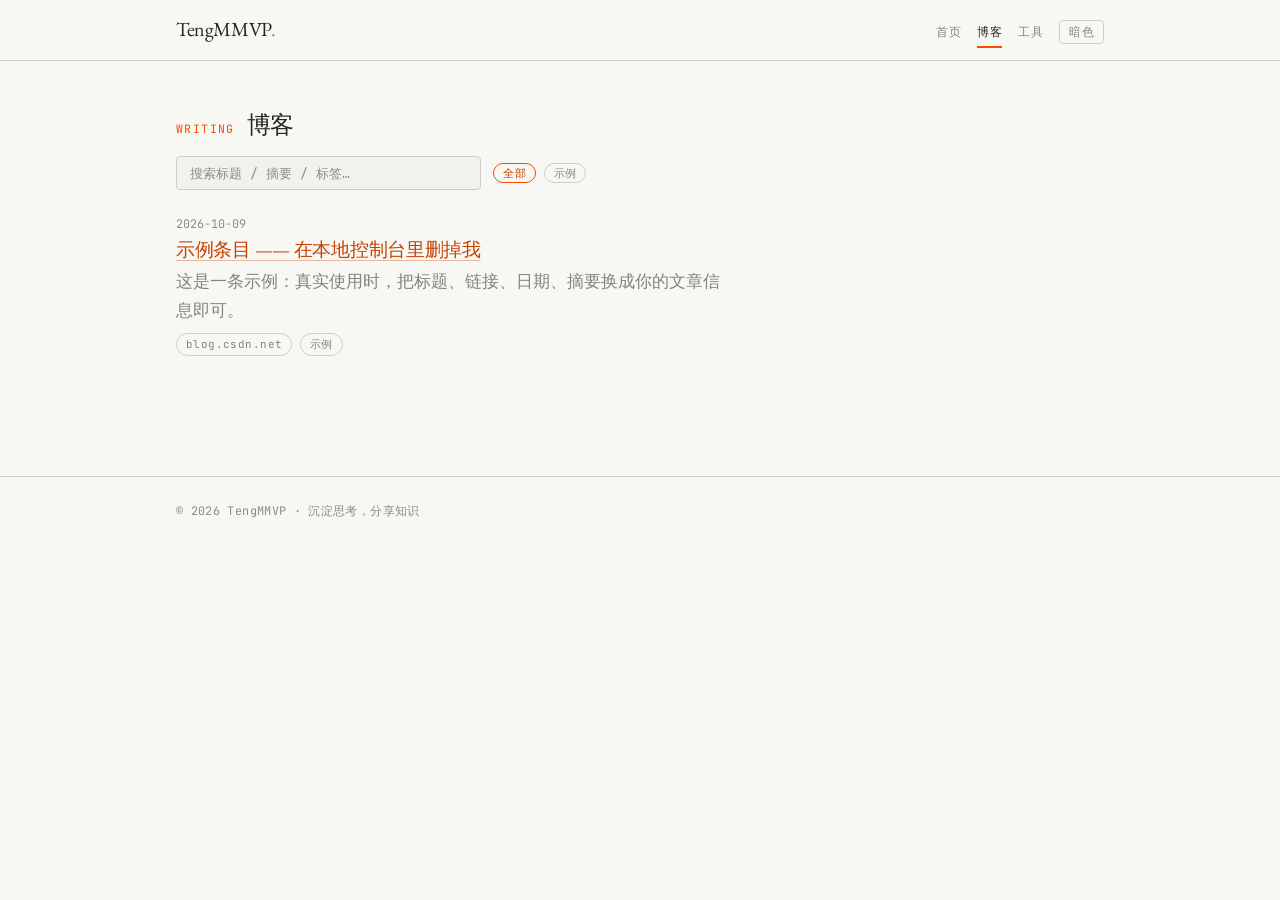
==== blog/index.html @ 25046a96 "重建站点：配置驱动架构 - 以静态骨架模板替代旧页面（删除 post/edit/search 与 posts/），   内容由 JSON 注册表驱动（config/site|blog|tools.js" ====
<!DOCTYPE html>
<html lang="zh-CN">
<head>
  <meta charset="UTF-8">
  <meta name="viewport" content="width=device-width, initial-scale=1.0">
  <title>博客 · TengMMVP</title>
  <meta name="description" content="TengMMVP 的文章索引：散落各处的思考都指向这里。">
  <meta http-equiv="Content-Security-Policy" content="default-src 'self'; script-src 'self'; style-src 'self' 'unsafe-inline'; img-src 'self' data:; font-src 'self'; connect-src 'self'; object-src 'none'; base-uri 'self'">
  <link rel="icon" href="/favicon.svg" type="image/svg+xml">
  <link rel="icon" href="/favicon.ico" sizes="any">
  <link rel="icon" href="/favicon-32x32.png" type="image/png" sizes="32x32">
  <link rel="icon" href="/favicon-16x16.png" type="image/png" sizes="16x16">
  <link rel="apple-touch-icon" href="/apple-touch-icon.png">
  <link rel="manifest" href="/site.webmanifest">
  <link rel="preload" href="/assets/fonts/eb-garamond-400.woff2" as="font" type="font/woff2" crossorigin>
  <link rel="preload" href="/assets/fonts/jetbrains-mono-400.woff2" as="font" type="font/woff2" crossorigin>
  <link rel="stylesheet" href="/shared/theme.css">
  <style>
    .page-intro { padding: var(--s12) 0 var(--s6); }
    .list-toolbar { display: grid; gap: var(--s3); margin-bottom: var(--s6); }
    @media (min-width: 641px) { .list-toolbar { grid-template-columns: minmax(240px, 1fr) 2fr; align-items: center; } }
    .entry-list { display: grid; gap: var(--s6); padding-bottom: var(--s8); }
    .entry-date { font-family: var(--font-mono); font-size: .74rem; color: var(--color-text-faint); margin-bottom: var(--s1); }
    .entry-title { margin-bottom: var(--s1); }
    .entry-summary { color: var(--color-text-muted); margin-bottom: var(--s2); }
  </style>
</head>
<body>
  <noscript><p class="noscript-note">已展示静态内容，筛选与搜索需要 JavaScript。</p></noscript>

<!--gen:chrome:header:start-->
  <header class="site-header">
    <div class="container">
      <a href="/" class="site-logo">TengMMVP<span class="dot">.</span></a>
      <nav class="site-nav" aria-label="主导航">
        <a href="/">首页</a>
        <a href="/blog/" aria-current="page">博客</a>
        <a href="/tools/">工具</a>
        <button class="theme-toggle" id="themeToggle" type="button">主题</button>
      </nav>
    </div>
  </header>
<!--gen:chrome:header:end-->

  <main>
    <section class="page-intro">
      <div class="container">
        <div class="section-head">
          <span class="section-kicker">Writing</span>
          <h1 class="section-title">博客</h1>
        </div>
        <div class="list-toolbar">
          <input class="input" id="blogSearch" type="search" placeholder="搜索标题 / 摘要 / 标签…" aria-label="搜索文章">
          <div class="chips" id="blogTags" role="group" aria-label="按标签筛选"></div>
        </div>
        <p class="visually-hidden" id="listStatus" role="status" aria-live="polite"></p>
        <div class="entry-list" data-region="blog-list">
<!--gen:blog-list:start-->
          <article class="entry">
            <p class="entry-date">2026 年 10 月 9 日</p>
            <h3 class="entry-title"><a href="https://blog.csdn.net/TengMMVP" target="_blank" rel="noopener noreferrer">示例条目 —— 在本地控制台里删掉我</a></h3>
            <p class="entry-summary">这是一条示例：真实使用时，把标题、链接、日期、摘要换成你的文章信息即可。</p>
            <p class="entry-meta chips">
            <span class="chip">blog.csdn.net</span>
            <span class="chip">示例</span>
            </p>
          </article>
<!--gen:blog-list:end-->
        </div>
      </div>
    </section>
  </main>

<!--gen:chrome:footer:start-->
  <footer class="site-footer">
    <div class="container">
      <p>© 2026 TengMMVP · 沉淀思考，分享知识</p>
    </div>
  </footer>
<!--gen:chrome:footer:end-->

  <script type="module" src="/shared/page-blog.js"></script>
</body>
</html>
---- shared/theme.css ----
/* theme.css — 全站设计令牌与基础组件 */

@font-face {
  font-family: "EB Garamond";
  src: url("/assets/fonts/eb-garamond-400.woff2") format("woff2");
  font-weight: 400;
  font-style: normal;
  font-display: swap;
}

@font-face {
  font-family: "JetBrains Mono";
  src: url("/assets/fonts/jetbrains-mono-400.woff2") format("woff2");
  font-weight: 400;
  font-style: normal;
  font-display: swap;
}

:root {
  color-scheme: light dark;

  /* 颜色 */
  --parchment: #f7f7f4;   /* 画布 */
  --bone: #f2f1ed;        /* 卡片 */
  --linen: #e6e5e0;       /* 次级面 */
  --stone: #cdcdc9;       /* 边框 */
  --mist: #a1a19f;        /* 三级文字 */
  --driftwood: #84847e;   /* 二级文字 */
  --ash: #7a7974;         /* 弱标签 */
  --ink: #26251e;         /* 正文 */
  --ember: #f54e00;       /* 强调 */
  --ember-deep: #c84100;  /* 强调·深 */
  --amber: #c08532;       /* 点缀 */
  --night: #1c1a16;
  --night-surface: #26231d;
  --night-border: #3a352c;
  --night-text: #e8e5dd;
  --night-muted: #a6a094;
  --ember-night: #ff7a45;
  --amber-night: #d9a441;

  /* 字体 */
  --font-serif: "EB Garamond", Georgia, "Times New Roman",
    "PingFang SC", "Hiragino Sans GB", "Microsoft YaHei",
    "Noto Sans CJK SC", serif;
  --font-mono: "JetBrains Mono", ui-monospace, SFMono-Regular, "SF Mono",
    Menlo, Consolas, "Liberation Mono",
    "PingFang SC", "Microsoft YaHei", monospace;

  /* 间距 */
  --s1: .25rem; --s2: .5rem;  --s3: .75rem; --s4: 1rem;
  --s6: 1.5rem; --s8: 2rem;   --s12: 3rem;  --s16: 4rem;
  --radius: 4px;
  --hairline: 1px;
  --shadow-soft: 0 1px 2px rgba(38, 37, 30, .05), 0 8px 24px rgba(38, 37, 30, .06);

  /* 语义色 */
  --color-bg:          light-dark(var(--parchment), var(--night));
  --color-surface:     light-dark(var(--bone), var(--night-surface));
  --color-surface-alt: light-dark(var(--linen), #2c2822);
  --color-text:        light-dark(var(--ink), var(--night-text));
  --color-text-muted:  light-dark(var(--driftwood), var(--night-muted));
  --color-text-faint:  light-dark(#8f8c85, #7d7768);
  --color-border:      light-dark(var(--stone), var(--night-border));
  --color-accent:      light-dark(var(--ember), var(--ember-night));
  --color-accent-ink:  light-dark(var(--ember-deep), var(--ember-night));
  --color-gold:        light-dark(var(--amber), var(--amber-night));
  --shadow: var(--shadow-soft);
}

/* 基础 */

* { margin: 0; padding: 0; box-sizing: border-box; }

html { scroll-behavior: smooth; }

body {
  font-family: var(--font-serif);
  font-size: 17px;
  line-height: 1.7;
  text-autospace: normal;
  color: var(--color-text);
  background: var(--color-bg);
  transition: background-color .25s ease, color .25s ease;
}

h1, h2, h3, h4 {
  font-weight: 400;
  line-height: 1.3;
  letter-spacing: -.015em;
}
h1 { font-size: 2.4rem; letter-spacing: -.025em; }
h2 { font-size: 1.6rem; letter-spacing: -.02em; }
h3 { font-size: 1.2rem; }

p { max-width: 68ch; }

a {
  color: var(--color-accent-ink);
  text-decoration: underline;
  text-decoration-thickness: 1px;
  text-underline-offset: .2em;
  text-decoration-color: color-mix(in srgb, currentColor 35%, transparent);
  transition: text-decoration-color .15s ease, color .15s ease;
}
a:hover { text-decoration-color: currentColor; }

img { max-width: 100%; height: auto; }

::selection { background: color-mix(in srgb, var(--ember) 22%, transparent); }

:focus-visible {
  outline: 2px solid var(--color-accent);
  outline-offset: 2px;
  border-radius: var(--radius);
}

/* 布局 */

.container { max-width: 960px; margin: 0 auto; padding: 0 var(--s4); }

.site-header {
  position: sticky; top: 0; z-index: 50;
  background: color-mix(in srgb, var(--color-bg) 88%, transparent);
  backdrop-filter: blur(8px);
  border-bottom: var(--hairline) solid var(--color-border);
}
.site-header .container {
  display: flex; align-items: baseline; justify-content: space-between;
  gap: var(--s4); padding-top: var(--s3); padding-bottom: var(--s3);
}
.site-logo {
  font-size: 1.25rem; font-weight: 400; letter-spacing: -.02em;
  text-decoration: none; color: var(--color-text);
}
.site-logo .dot { color: var(--color-accent); }
.site-nav { display: flex; gap: var(--s4); align-items: baseline; }
.site-nav a {
  font-family: var(--font-mono); font-size: .78rem;
  letter-spacing: .04em;
  color: var(--color-text-muted); text-decoration: none;
  padding: var(--s1) 0;
  border-bottom: 2px solid transparent;
  transition: color .15s ease, border-color .15s ease;
}
.site-nav a:hover,
.site-nav a[aria-current="page"] {
  color: var(--color-text);
  border-bottom-color: var(--color-accent);
}

.theme-toggle {
  font-family: var(--font-mono); font-size: .72rem; letter-spacing: .06em;
  color: var(--color-text-muted);
  background: none; border: var(--hairline) solid var(--color-border);
  border-radius: var(--radius);
  padding: .2rem .55rem; cursor: pointer;
  transition: color .15s ease, border-color .15s ease;
}
.theme-toggle:hover { color: var(--color-text); border-color: var(--color-text-muted); }

.site-footer {
  border-top: var(--hairline) solid var(--color-border);
  padding: var(--s6) 0 var(--s8);
  margin-top: var(--s16);
}
.site-footer p {
  font-family: var(--font-mono); font-size: .74rem;
  color: var(--color-text-faint); letter-spacing: .03em;
  max-width: none;
}

.section-head { display: flex; align-items: baseline; gap: var(--s3); margin-bottom: var(--s4); }
.section-kicker {
  font-family: var(--font-mono); font-size: .72rem; letter-spacing: .12em;
  text-transform: uppercase; color: var(--color-accent);
}
.section-title { font-size: 1.5rem; }

/* 组件 */

.card {
  background: var(--color-surface);
  border: var(--hairline) solid var(--color-border);
  border-radius: var(--radius);
  box-shadow: var(--shadow);
  transition: transform .18s ease, border-color .18s ease, box-shadow .18s ease;
}
.card:hover {
  transform: translateY(-2px);
  border-color: color-mix(in srgb, var(--color-accent) 45%, var(--color-border));
}

.chip {
  display: inline-block;
  font-family: var(--font-mono); font-size: .68rem; letter-spacing: .04em;
  color: var(--color-text-muted);
  border: var(--hairline) solid var(--color-border);
  border-radius: 999px;
  padding: .1rem .55rem;
  white-space: nowrap;
}
.chips { display: flex; flex-wrap: wrap; gap: var(--s2); align-items: center; }
.chip--filter {
  cursor: pointer; background: none;
  transition: color .15s ease, border-color .15s ease;
}
.chip--filter:hover { color: var(--color-text); }
.chip--filter[aria-pressed="true"] {
  color: var(--color-accent-ink);
  border-color: var(--color-accent);
}

.btn {
  display: inline-block;
  font-family: var(--font-mono); font-size: .78rem; letter-spacing: .04em;
  color: var(--color-text); text-decoration: none;
  border: var(--hairline) solid var(--color-border);
  border-radius: var(--radius);
  padding: .45rem 1rem;
  background: var(--color-surface);
  transition: border-color .15s ease, color .15s ease;
}
.btn:hover { border-color: var(--color-accent); color: var(--color-accent-ink); }

.input {
  font-family: var(--font-mono); font-size: .82rem;
  color: var(--color-text);
  background: var(--color-surface);
  border: var(--hairline) solid var(--color-border);
  border-radius: var(--radius);
  padding: .45rem .8rem;
  width: 100%;
}
.input::placeholder { color: var(--color-text-faint); }
.input:focus { outline: 2px solid var(--color-accent); outline-offset: -1px; }

/* 状态 */

.noscript-note {
  border-bottom: var(--hairline) solid var(--color-border);
  background: var(--color-surface-alt);
  font-family: var(--font-mono); font-size: .74rem;
  color: var(--color-text-muted);
  text-align: center; padding: var(--s2) var(--s4);
}

.error-banner {
  font-family: var(--font-mono); font-size: .78rem;
  border: var(--hairline) solid color-mix(in srgb, var(--ember) 55%, var(--color-border));
  background: color-mix(in srgb, var(--ember) 7%, var(--color-surface));
  color: var(--color-text);
  border-radius: var(--radius);
  padding: var(--s3) var(--s4);
}
.error-banner code { color: var(--color-accent-ink); }

.empty-note {
  font-family: var(--font-mono); font-size: .8rem;
  color: var(--color-text-faint);
  border: 1px dashed var(--color-border);
  border-radius: var(--radius);
  padding: var(--s8) var(--s4); text-align: center;
}

.visually-hidden {
  position: absolute; width: 1px; height: 1px;
  margin: -1px; padding: 0; overflow: hidden;
  clip: rect(0 0 0 0); white-space: nowrap; border: 0;
}

/* 动效 */

@media (prefers-reduced-motion: reduce) {
  *, *::before, *::after {
    animation-duration: .01ms !important;
    transition-duration: .01ms !important;
    scroll-behavior: auto !important;
  }
}

/* 响应式 */

@media (max-width: 640px) {
  body { font-size: 16px; }
  h1 { font-size: 1.9rem; }
  .site-header .container { flex-direction: column; align-items: flex-start; gap: var(--s2); }
  .site-nav { flex-wrap: wrap; gap: var(--s4); }
}
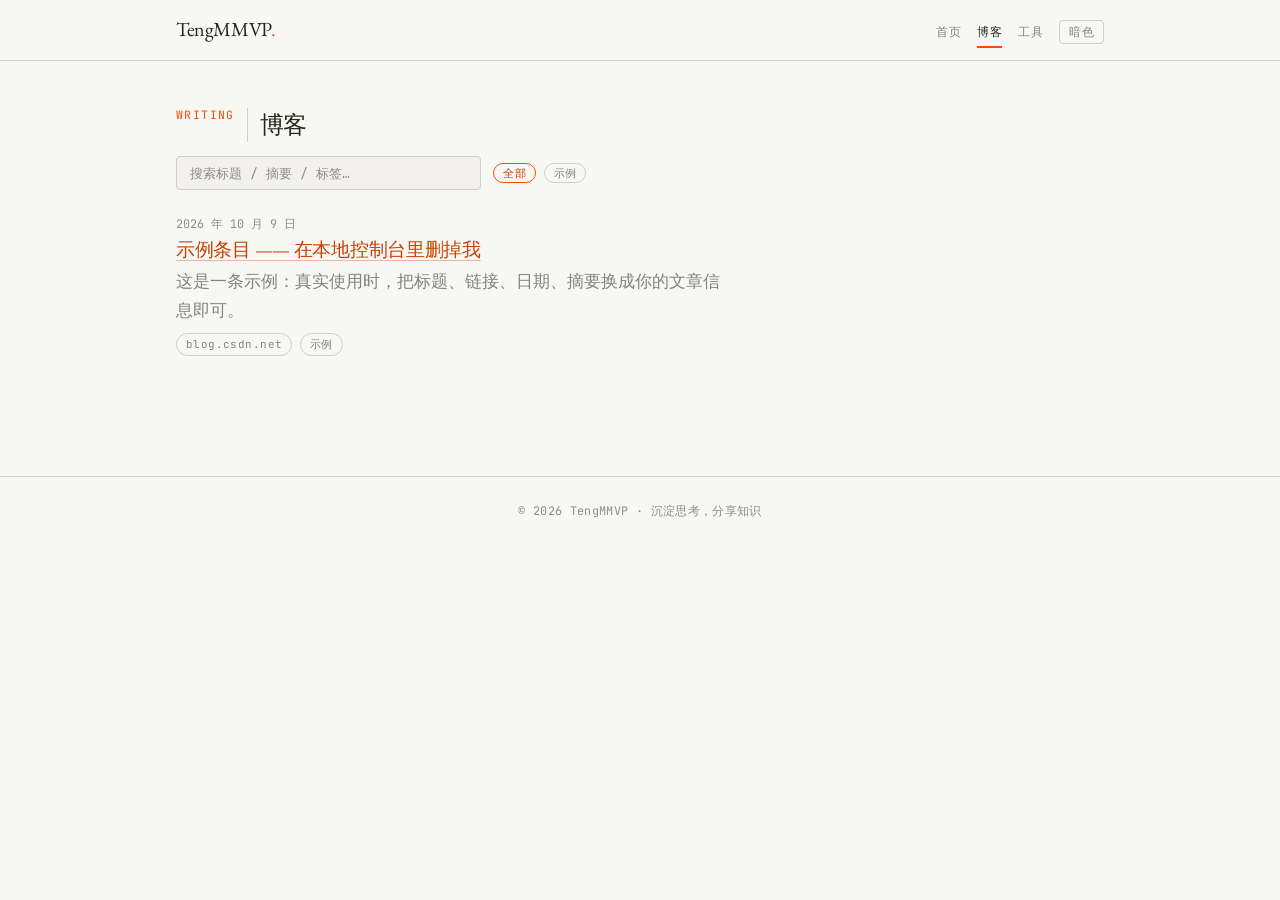
==== commit 2fa48463: "全量修复审查缺陷并强化控制台与运行时 - 控制台：博客表单补 ID 字段；保存前校验、原子写盘与失败回滚；备份每目标保留 20 份并支持一键恢复；写接口校验来源防跨站伪造；抓取标题拒绝内网地址并按声明" ====
--- a/blog/index.html
+++ b/blog/index.html
@@ -3,17 +3,23 @@
 <head>
   <meta charset="UTF-8">
   <meta name="viewport" content="width=device-width, initial-scale=1.0">
+<!--gen:head-title:start-->
   <title>博客 · TengMMVP</title>
-  <meta name="description" content="TengMMVP 的文章索引：散落各处的思考都指向这里。">
-  <meta http-equiv="Content-Security-Policy" content="default-src 'self'; script-src 'self'; style-src 'self' 'unsafe-inline'; img-src 'self' data:; font-src 'self'; connect-src 'self'; object-src 'none'; base-uri 'self'">
-  <link rel="icon" href="/favicon.svg" type="image/svg+xml">
+  <meta name="description" content="TengMMVP 的文章索引：沉淀思考，分享知识。">
+<!--gen:head-title:end-->
+<!--gen:csp:start-->
+  <meta http-equiv="Content-Security-Policy" content="default-src 'self'; script-src 'self'; style-src 'self' 'unsafe-inline'; img-src 'self' data:; font-src 'self'; connect-src 'self'; object-src 'none'; base-uri 'self'; form-action 'self'">
+<!--gen:csp:end-->
+  <script src="/shared/theme-boot.js"></script>
+  <link rel="icon" href="/assets/icons/favicon.svg" type="image/svg+xml">
   <link rel="icon" href="/favicon.ico" sizes="any">
-  <link rel="icon" href="/favicon-32x32.png" type="image/png" sizes="32x32">
-  <link rel="icon" href="/favicon-16x16.png" type="image/png" sizes="16x16">
-  <link rel="apple-touch-icon" href="/apple-touch-icon.png">
-  <link rel="manifest" href="/site.webmanifest">
+  <link rel="icon" href="/assets/icons/favicon-32x32.png" type="image/png" sizes="32x32">
+  <link rel="icon" href="/assets/icons/favicon-16x16.png" type="image/png" sizes="16x16">
+  <link rel="apple-touch-icon" href="/assets/icons/apple-touch-icon.png">
+  <link rel="manifest" href="/assets/icons/site.webmanifest">
   <link rel="preload" href="/assets/fonts/eb-garamond-400.woff2" as="font" type="font/woff2" crossorigin>
   <link rel="preload" href="/assets/fonts/jetbrains-mono-400.woff2" as="font" type="font/woff2" crossorigin>
+  <link rel="modulepreload" href="/shared/tmm.js">
   <link rel="stylesheet" href="/shared/theme.css">
   <style>
     .page-intro { padding: var(--s12) 0 var(--s6); }
--- a/shared/theme.css
+++ b/shared/theme.css
@@ -49,7 +49,7 @@
 
   /* 间距 */
   --s1: .25rem; --s2: .5rem;  --s3: .75rem; --s4: 1rem;
-  --s6: 1.5rem; --s8: 2rem;   --s12: 3rem;  --s16: 4rem;
+  --s5: 1.25rem; --s6: 1.5rem; --s8: 2rem;  --s12: 3rem;  --s16: 4rem;
   --radius: 4px;
   --hairline: 1px;
   --shadow-soft: 0 1px 2px rgba(38, 37, 30, .05), 0 8px 24px rgba(38, 37, 30, .06);
@@ -163,6 +163,7 @@
   border-top: var(--hairline) solid var(--color-border);
   padding: var(--s6) 0 var(--s8);
   margin-top: var(--s16);
+  text-align: center;
 }
 .site-footer p {
   font-family: var(--font-mono); font-size: .74rem;
@@ -170,9 +171,11 @@
   max-width: none;
 }
 
-.section-head { display: flex; align-items: baseline; gap: var(--s3); margin-bottom: var(--s4); }
+.section-head { display: flex; align-items: stretch; gap: var(--s3); margin-bottom: var(--s4); }
+.section-head .section-kicker { display: inline-flex; align-items: flex-start; gap: var(--s3); }
+.section-head .section-kicker::after { content: ""; display: block; width: 1px; height: 110%; background: var(--color-border); align-self: center; }
 .section-kicker {
-  font-family: var(--font-mono); font-size: .72rem; letter-spacing: .12em;
+  font-family: var(--font-mono); font-size: .72rem; line-height: 1; letter-spacing: .12em;
   text-transform: uppercase; color: var(--color-accent);
 }
 .section-title { font-size: 1.5rem; }
@@ -245,7 +248,7 @@
   text-align: center; padding: var(--s2) var(--s4);
 }
 
-.error-banner {
+.notice-banner {
   font-family: var(--font-mono); font-size: .78rem;
   border: var(--hairline) solid color-mix(in srgb, var(--ember) 55%, var(--color-border));
   background: color-mix(in srgb, var(--ember) 7%, var(--color-surface));
@@ -253,7 +256,7 @@
   border-radius: var(--radius);
   padding: var(--s3) var(--s4);
 }
-.error-banner code { color: var(--color-accent-ink); }
+.notice-banner code { color: var(--color-accent-ink); }
 
 .empty-note {
   font-family: var(--font-mono); font-size: .8rem;
